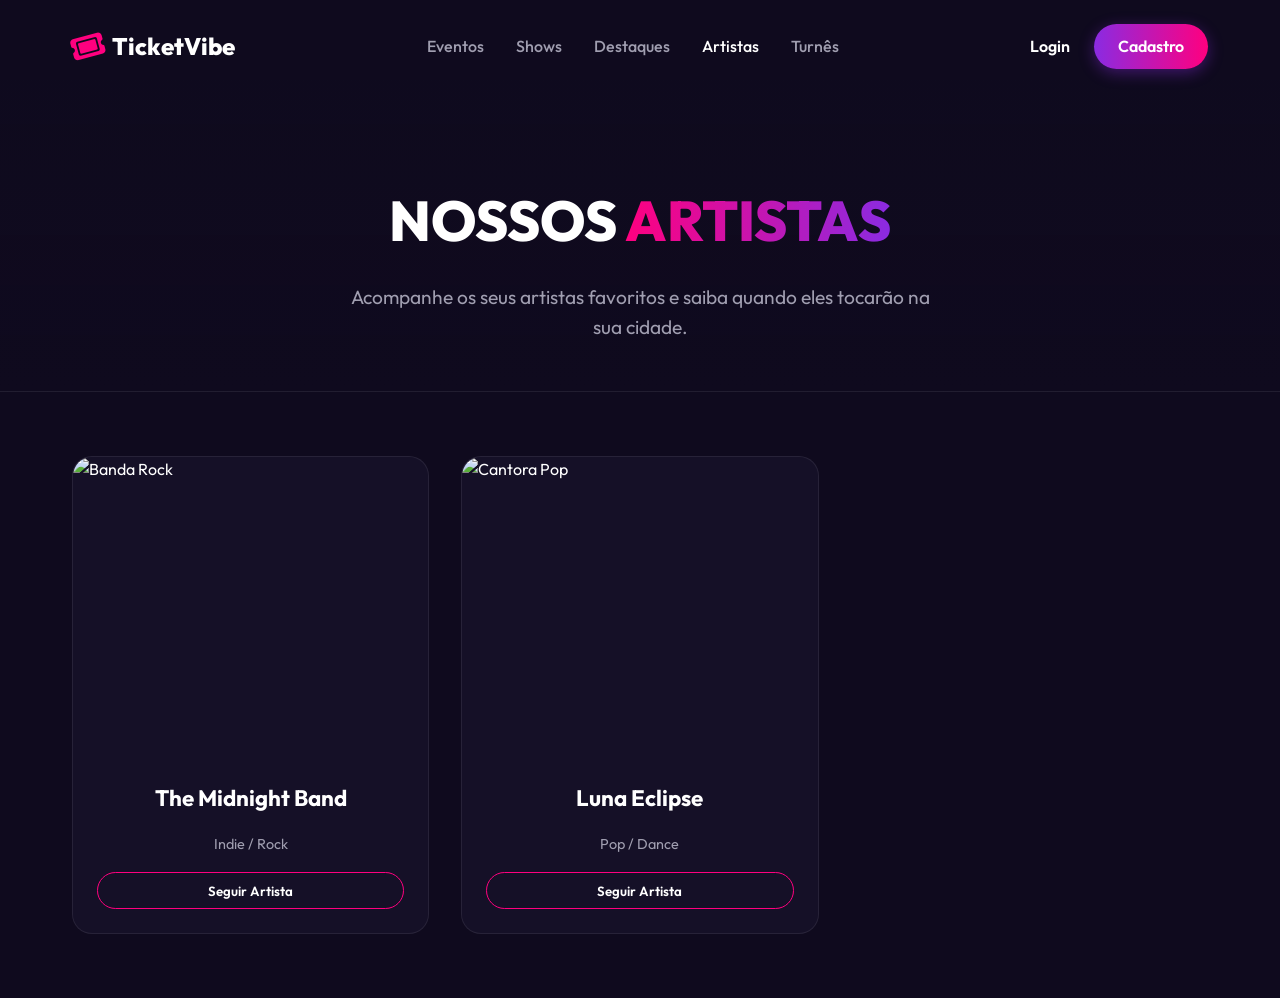
==== artistas.html @ adeed890 "Criação da Home e outras paginas estaticas" ====
<!DOCTYPE html>
<html lang="pt-BR">
<head>
    <meta charset="UTF-8">
    <meta name="viewport" content="width=device-width, initial-scale=1.0">
    <title>Artistas | TicketVibe</title>
    <link rel="stylesheet" href="style.css">
    <link href="https://fonts.googleapis.com/css2?family=Outfit:wght@300;400;500;600;700;800&display=swap" rel="stylesheet">
    <link rel="stylesheet" href="https://cdnjs.cloudflare.com/ajax/libs/font-awesome/6.4.0/css/all.min.css">
</head>
<body>
    <header class="navbar scrolled" id="navbar">
        <div class="nav-container">
            <div class="logo">
                <a href="index.html" style="display:flex; align-items:center; gap:0.5rem;">
                    <i class="fa-solid fa-ticket"></i>
                    <span>TicketVibe</span>
                </a>
            </div>
            <nav class="nav-links">
                <a href="eventos.html">Eventos</a>
                <a href="shows.html">Shows</a>
                <a href="destaques.html">Destaques</a>
                <a href="artistas.html" style="color:var(--text-main);">Artistas</a>
                <a href="turnes.html">Turnês</a>
            </nav>
            <div class="nav-actions">
                <a href="login.html" class="btn-login">Login</a>
                <a href="cadastro.html" class="btn-cadastro">Cadastro</a>
            </div>
            <div class="mobile-menu-btn"><i class="fa-solid fa-bars"></i></div>
        </div>
    </header>

    <section class="page-header">
        <h1>Nossos <span class="gradient-text">Artistas</span></h1>
        <p>Acompanhe os seus artistas favoritos e saiba quando eles tocarão na sua cidade.</p>
    </section>

    <section class="page-content cards-grid">
        <div class="event-card">
            <div class="card-img" style="height:300px;">
                <img src="https://images.unsplash.com/photo-1493225457124-a1a2a5f1e164?q=80&w=800&auto=format&fit=crop" alt="Banda Rock">
            </div>
            <div class="card-content" style="text-align:center;">
                <h3>The Midnight Band</h3>
                <p style="color:var(--text-muted); font-size: 0.9rem;">Indie / Rock</p>
                <button class="btn-buy" style="margin-top:1rem; width:100%;">Seguir Artista</button>
            </div>
        </div>
        
        <div class="event-card">
            <div class="card-img" style="height:300px;">
                <img src="https://images.unsplash.com/photo-1516280440503-6c7c0062a4f6?q=80&w=800&auto=format&fit=crop" alt="Cantora Pop">
            </div>
            <div class="card-content" style="text-align:center;">
                <h3>Luna Eclipse</h3>
                <p style="color:var(--text-muted); font-size: 0.9rem;">Pop / Dance</p>
                <button class="btn-buy" style="margin-top:1rem; width:100%;">Seguir Artista</button>
            </div>
        </div>
    </section>

    <script src="script.js"></script>
</body>
</html>
---- style.css ----
/* Reset and Variables */
:root {
    --primary: #8a2be2;
    --primary-hover: #7b1cd1;
    --secondary: #ff007f;
    --bg-dark: #0f0a1e;
    --bg-card: rgba(25, 20, 45, 0.6);
    --text-main: #ffffff;
    --text-muted: #a09eb0;
    --glass-border: rgba(255, 255, 255, 0.08);
    --glass-bg: rgba(15, 10, 30, 0.65);
    
    --font-main: 'Outfit', sans-serif;
}

* {
    margin: 0;
    padding: 0;
    box-sizing: border-box;
}

body {
    font-family: var(--font-main);
    background-color: var(--bg-dark);
    color: var(--text-main);
    overflow-x: hidden;
    line-height: 1.6;
}

a {
    text-decoration: none;
    color: inherit;
    transition: all 0.3s ease;
}

ul {
    list-style: none;
}

/* Utilities */
.gradient-text {
    background: linear-gradient(90deg, var(--secondary), var(--primary));
    -webkit-background-clip: text;
    -webkit-text-fill-color: transparent;
    background-clip: text;
}

.glass {
    background: var(--glass-bg);
    backdrop-filter: blur(12px);
    -webkit-backdrop-filter: blur(12px);
    border: 1px solid var(--glass-border);
}

/* Header & Navigation */
.navbar {
    position: fixed;
    top: 0;
    width: 100%;
    z-index: 1000;
    padding: 1.5rem 0;
    transition: all 0.4s ease;
}

.navbar.scrolled {
    padding: 1rem 0;
    background: rgba(15, 10, 30, 0.85);
    backdrop-filter: blur(10px);
    border-bottom: 1px solid var(--glass-border);
    box-shadow: 0 4px 30px rgba(0, 0, 0, 0.3);
}

.nav-container {
    max-width: 1200px;
    margin: 0 auto;
    padding: 0 2rem;
    display: flex;
    justify-content: space-between;
    align-items: center;
}

.logo {
    display: flex;
    align-items: center;
    gap: 0.5rem;
    font-size: 1.5rem;
    font-weight: 800;
    color: var(--text-main);
    cursor: pointer;
}

.logo i {
    color: var(--secondary);
    font-size: 1.8rem;
    transform: rotate(-15deg);
}

.nav-links {
    display: flex;
    gap: 2rem;
}

.nav-links a {
    font-size: 1rem;
    font-weight: 500;
    color: var(--text-muted);
    position: relative;
}

.nav-links a:hover {
    color: var(--text-main);
}

.nav-links a::after {
    content: '';
    position: absolute;
    bottom: -5px;
    left: 0;
    width: 0%;
    height: 2px;
    background: linear-gradient(90deg, var(--secondary), var(--primary));
    transition: width 0.3s ease;
}

.nav-links a:hover::after {
    width: 100%;
}

.nav-actions {
    display: flex;
    align-items: center;
    gap: 1.5rem;
}

.btn-login {
    font-weight: 600;
    color: var(--text-main);
}

.btn-login:hover {
    color: var(--secondary);
}

.btn-cadastro {
    background: linear-gradient(90deg, var(--primary), var(--secondary));
    padding: 0.6rem 1.5rem;
    border-radius: 50px;
    font-weight: 600;
    box-shadow: 0 4px 15px rgba(138, 43, 226, 0.4);
}

.btn-cadastro:hover {
    transform: translateY(-2px);
    box-shadow: 0 6px 20px rgba(255, 0, 127, 0.5);
}

.mobile-menu-btn {
    display: none;
    font-size: 1.5rem;
    cursor: pointer;
}

/* Hero Section */
.hero {
    position: relative;
    height: 100vh;
    min-height: 700px;
    display: flex;
    align-items: center;
    justify-content: center;
    background: url('https://images.unsplash.com/photo-1545128485-c400e7702796?q=80&w=2000&auto=format&fit=crop') center/cover no-repeat;
}

.hero-overlay {
    position: absolute;
    inset: 0;
    background: linear-gradient(to bottom, rgba(15, 10, 30, 0.3) 0%, rgba(15, 10, 30, 0.8) 60%, var(--bg-dark) 100%);
}

.hero-content {
    position: relative;
    z-index: 10;
    text-align: center;
    max-width: 900px;
    padding: 0 2rem;
    margin-top: 5rem;
}

.badge {
    display: inline-block;
    background: rgba(255, 255, 255, 0.1);
    border: 1px solid var(--glass-border);
    padding: 0.4rem 1rem;
    border-radius: 50px;
    font-size: 0.85rem;
    font-weight: 500;
    letter-spacing: 1px;
    text-transform: uppercase;
    margin-bottom: 1.5rem;
    backdrop-filter: blur(4px);
}

.hero h1 {
    font-size: 4.5rem;
    font-weight: 800;
    line-height: 1.1;
    margin-bottom: 1.5rem;
    text-transform: uppercase;
}

.hero p {
    font-size: 1.2rem;
    color: var(--text-muted);
    margin-bottom: 3rem;
    max-width: 600px;
    margin-left: auto;
    margin-right: auto;
}

/* Search Bar */
.search-bar {
    display: flex;
    align-items: center;
    padding: 0.5rem;
    border-radius: 50px;
    margin: 0 auto;
    max-width: 800px;
}

.search-input {
    flex: 1;
    display: flex;
    align-items: center;
    gap: 1rem;
    padding: 0.5rem 1.5rem;
}

.search-input i {
    color: var(--secondary);
    font-size: 1.2rem;
}

.search-input input {
    width: 100%;
    background: transparent;
    border: none;
    color: var(--text-main);
    font-family: var(--font-main);
    font-size: 1rem;
    outline: none;
}

.search-input input::placeholder {
    color: #6a6680;
}

.search-divider {
    width: 1px;
    height: 30px;
    background: var(--glass-border);
}

.btn-search {
    background: linear-gradient(90deg, var(--primary), var(--secondary));
    border: none;
    color: white;
    padding: 1rem 2rem;
    border-radius: 40px;
    font-family: var(--font-main);
    font-weight: 600;
    font-size: 1rem;
    cursor: pointer;
    transition: all 0.3s ease;
    box-shadow: 0 4px 15px rgba(255, 0, 127, 0.3);
}

.btn-search:hover {
    transform: scale(1.05);
    box-shadow: 0 6px 20px rgba(255, 0, 127, 0.5);
}

/* Destaques Section */
.destaques {
    max-width: 1200px;
    margin: 0 auto;
    padding: 6rem 2rem;
}

.section-header {
    display: flex;
    justify-content: space-between;
    align-items: flex-end;
    margin-bottom: 3rem;
}

.section-header h2 {
    font-size: 2.5rem;
    font-weight: 700;
}

.btn-view-all {
    color: var(--text-muted);
    font-weight: 500;
    display: flex;
    align-items: center;
    gap: 0.5rem;
}

.btn-view-all:hover {
    color: var(--secondary);
}

.btn-view-all i {
    transition: transform 0.3s ease;
}

.btn-view-all:hover i {
    transform: translateX(5px);
}

.cards-grid {
    display: grid;
    grid-template-columns: repeat(auto-fill, minmax(350px, 1fr));
    gap: 2rem;
}

.event-card {
    background: var(--bg-card);
    border: 1px solid var(--glass-border);
    border-radius: 20px;
    overflow: hidden;
    transition: all 0.4s ease;
    display: flex;
    flex-direction: column;
}

.event-card:hover {
    transform: translateY(-10px);
    border-color: rgba(255, 0, 127, 0.3);
    box-shadow: 0 20px 40px rgba(0, 0, 0, 0.4);
}

.card-img {
    position: relative;
    height: 220px;
    overflow: hidden;
}

.card-img img {
    width: 100%;
    height: 100%;
    object-fit: cover;
    transition: transform 0.6s ease;
}

.event-card:hover .card-img img {
    transform: scale(1.1);
}

.card-date {
    position: absolute;
    top: 15px;
    left: 15px;
    background: rgba(15, 10, 30, 0.85);
    backdrop-filter: blur(8px);
    padding: 0.5rem;
    border-radius: 12px;
    display: flex;
    flex-direction: column;
    align-items: center;
    justify-content: center;
    min-width: 60px;
    border: 1px solid var(--glass-border);
}

.card-date .day {
    font-size: 1.5rem;
    font-weight: 800;
    line-height: 1;
    color: var(--secondary);
}

.card-date .month {
    font-size: 0.8rem;
    font-weight: 600;
    text-transform: uppercase;
}

.card-like {
    position: absolute;
    top: 15px;
    right: 15px;
    width: 40px;
    height: 40px;
    background: rgba(15, 10, 30, 0.6);
    backdrop-filter: blur(8px);
    border-radius: 50%;
    display: flex;
    align-items: center;
    justify-content: center;
    cursor: pointer;
    transition: all 0.3s ease;
    border: 1px solid var(--glass-border);
}

.card-like:hover {
    background: var(--secondary);
    color: white;
}

.card-content {
    padding: 1.5rem;
    flex-grow: 1;
}

.card-tags {
    display: flex;
    gap: 0.5rem;
    margin-bottom: 1rem;
}

.tag {
    font-size: 0.75rem;
    padding: 0.3rem 0.8rem;
    background: rgba(255, 255, 255, 0.05);
    border-radius: 50px;
    color: var(--text-muted);
    font-weight: 500;
}

.card-content h3 {
    font-size: 1.4rem;
    font-weight: 700;
    margin-bottom: 1rem;
}

.card-info p {
    color: var(--text-muted);
    font-size: 0.9rem;
    margin-bottom: 0.5rem;
    display: flex;
    align-items: center;
    gap: 0.5rem;
}

.card-info p i {
    color: var(--primary);
    width: 16px;
}

.card-footer {
    padding: 1.5rem;
    border-top: 1px solid var(--glass-border);
    display: flex;
    justify-content: space-between;
    align-items: center;
}

.price {
    display: flex;
    flex-direction: column;
}

.price span {
    font-size: 0.8rem;
    color: var(--text-muted);
}

.price strong {
    font-size: 1.2rem;
    font-weight: 700;
    color: var(--text-main);
}

.btn-buy {
    background: transparent;
    border: 1px solid var(--secondary);
    color: var(--text-main);
    padding: 0.6rem 1.5rem;
    border-radius: 50px;
    font-family: var(--font-main);
    font-weight: 600;
    cursor: pointer;
    transition: all 0.3s ease;
}

.btn-buy:hover {
    background: linear-gradient(90deg, var(--primary), var(--secondary));
    border-color: transparent;
    box-shadow: 0 4px 15px rgba(255, 0, 127, 0.4);
}

/* Responsive */
@media (max-width: 992px) {
    .hero h1 {
        font-size: 3.5rem;
    }
    
    .search-bar {
        flex-direction: column;
        background: var(--glass-bg);
        border-radius: 20px;
        padding: 1rem;
    }
    
    .search-divider {
        width: 100%;
        height: 1px;
        margin: 0.5rem 0;
    }
    
    .search-input {
        width: 100%;
        padding: 1rem;
    }
    
    .btn-search {
        width: 100%;
        margin-top: 1rem;
    }
}

@media (max-width: 768px) {
    .nav-links, .nav-actions {
        display: none;
    }
    
    .mobile-menu-btn {
        display: block;
    }
    
    .hero h1 {
        font-size: 2.5rem;
    }
    
    .section-header {
        flex-direction: column;
        align-items: flex-start;
        gap: 1rem;
    }
}

/* Inner Pages Header */
.page-header {
    margin-top: 80px;
    padding: 6rem 2rem 3rem;
    text-align: center;
    background: linear-gradient(to bottom, rgba(15, 10, 30, 0.9) 0%, var(--bg-dark) 100%);
    border-bottom: 1px solid var(--glass-border);
}

.page-header h1 {
    font-size: 3.5rem;
    font-weight: 800;
    margin-bottom: 1rem;
    text-transform: uppercase;
}

.page-header p {
    font-size: 1.2rem;
    color: var(--text-muted);
    max-width: 600px;
    margin: 0 auto;
}

.page-content {
    max-width: 1200px;
    margin: 0 auto;
    padding: 4rem 2rem;
    min-height: 50vh;
}

/* Authentication Forms */
.auth-wrapper {
    min-height: 100vh;
    display: flex;
    align-items: center;
    justify-content: center;
    padding: 6rem 1rem 2rem;
    background: url('https://images.unsplash.com/photo-1470229722913-7c090be5c520?q=80&w=2000&auto=format&fit=crop') center/cover no-repeat;
    position: relative;
}

.auth-wrapper::before {
    content: '';
    position: absolute;
    inset: 0;
    background: rgba(15, 10, 30, 0.85);
    backdrop-filter: blur(8px);
}

.auth-container {
    background: var(--bg-card);
    backdrop-filter: blur(20px);
    -webkit-backdrop-filter: blur(20px);
    border: 1px solid var(--glass-border);
    border-radius: 24px;
    padding: 3rem;
    width: 100%;
    max-width: 450px;
    position: relative;
    z-index: 10;
    box-shadow: 0 20px 50px rgba(0, 0, 0, 0.5);
    text-align: center;
}

.auth-container h2 {
    font-size: 2rem;
    font-weight: 700;
    margin-bottom: 0.5rem;
}

.auth-container p {
    color: var(--text-muted);
    margin-bottom: 2rem;
}

.auth-form {
    display: flex;
    flex-direction: column;
    gap: 1.5rem;
    text-align: left;
}

.form-group {
    display: flex;
    flex-direction: column;
    gap: 0.5rem;
}

.form-group label {
    font-size: 0.9rem;
    font-weight: 500;
    color: var(--text-muted);
}

.form-group input {
    background: rgba(255, 255, 255, 0.05);
    border: 1px solid var(--glass-border);
    padding: 0.8rem 1rem;
    border-radius: 12px;
    color: var(--text-main);
    font-family: var(--font-main);
    font-size: 1rem;
    transition: all 0.3s ease;
}

.form-group input:focus {
    outline: none;
    border-color: var(--primary);
    background: rgba(255, 255, 255, 0.1);
}

.btn-submit {
    background: linear-gradient(90deg, var(--primary), var(--secondary));
    border: none;
    color: white;
    padding: 1rem;
    border-radius: 12px;
    font-family: var(--font-main);
    font-weight: 600;
    font-size: 1.1rem;
    cursor: pointer;
    transition: all 0.3s ease;
    margin-top: 1rem;
}

.btn-submit:hover {
    transform: translateY(-2px);
    box-shadow: 0 6px 20px rgba(255, 0, 127, 0.4);
}

.auth-links {
    margin-top: 1.5rem;
    font-size: 0.9rem;
    color: var(--text-muted);
}

.auth-links a {
    color: var(--secondary);
    font-weight: 600;
}

.auth-links a:hover {
    text-decoration: underline;
}
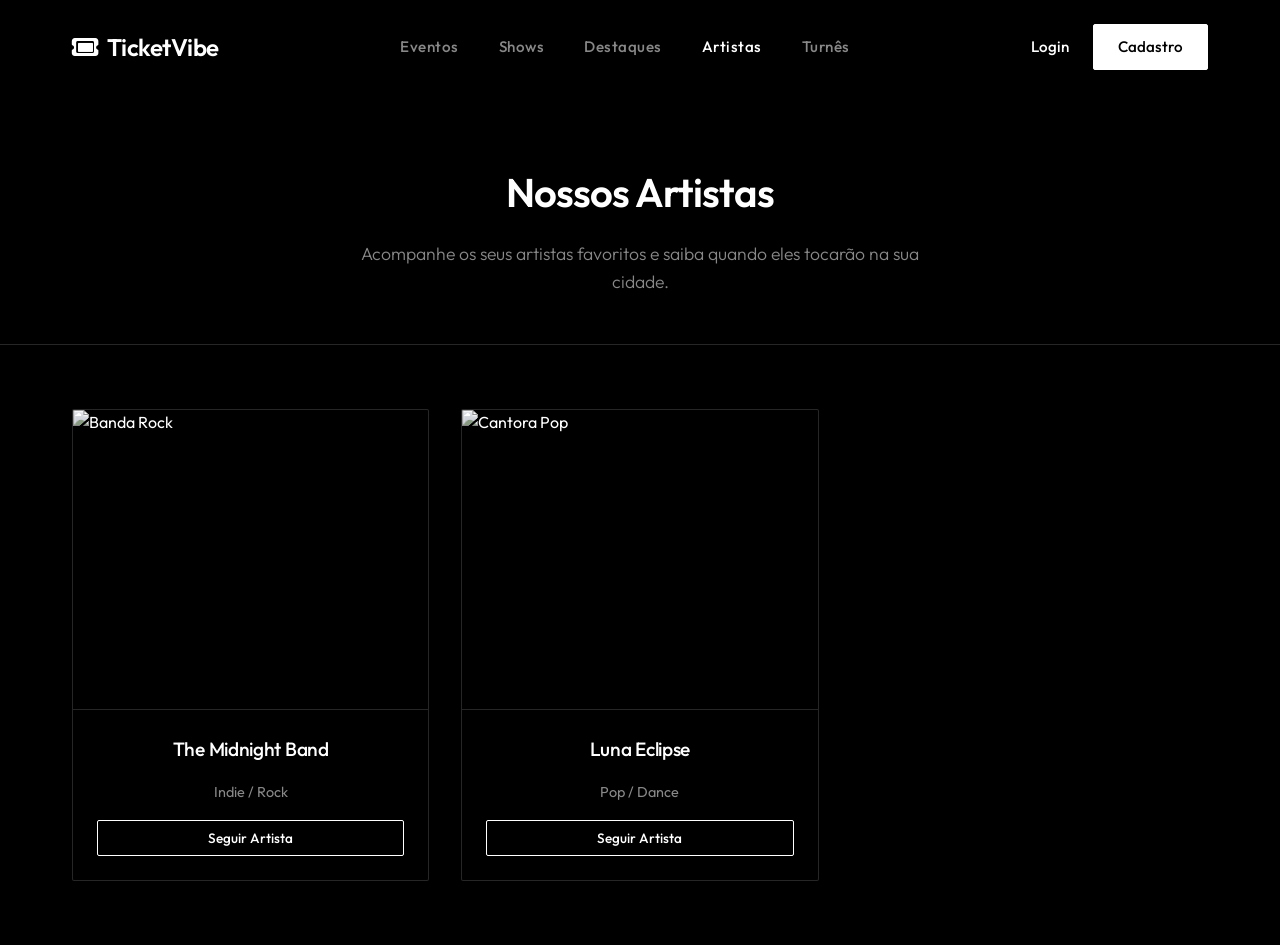
==== commit d29b37d0: "atualizando a estetica" ====
--- a/artistas.html
+++ b/artistas.html
@@ -4,7 +4,8 @@
     <meta charset="UTF-8">
     <meta name="viewport" content="width=device-width, initial-scale=1.0">
     <title>Artistas | TicketVibe</title>
-    <link rel="stylesheet" href="style.css">
+    <link rel="stylesheet" href="/styles/global.css"/>
+    <link rel="stylesheet" href="/styles/artistas.css"/>
     <link href="https://fonts.googleapis.com/css2?family=Outfit:wght@300;400;500;600;700;800&display=swap" rel="stylesheet">
     <link rel="stylesheet" href="https://cdnjs.cloudflare.com/ajax/libs/font-awesome/6.4.0/css/all.min.css">
 </head>
--- a/styles/global.css
+++ b/styles/global.css
@@ -0,0 +1,170 @@
+/* Reset and Variables */
+:root {
+    --primary: #ffffff;
+    --primary-hover: #e0e0e0;
+    --secondary: #888888;
+    --bg-dark: #000000;
+    --bg-card: #0a0a0a;
+    --text-main: #ffffff;
+    --text-muted: #888888;
+    --glass-border: rgba(255, 255, 255, 0.15);
+    --glass-bg: rgba(0, 0, 0, 0.8);
+    
+    --font-main: 'Outfit', sans-serif;
+}
+
+* {
+    margin: 0;
+    padding: 0;
+    box-sizing: border-box;
+}
+
+body {
+    font-family: var(--font-main);
+    background-color: var(--bg-dark);
+    color: var(--text-main);
+    overflow-x: hidden;
+    line-height: 1.6;
+}
+
+a {
+    text-decoration: none;
+    color: inherit;
+    transition: all 0.3s ease;
+}
+
+ul {
+    list-style: none;
+}
+
+/* Utilities */
+.gradient-text {
+    color: var(--primary);
+}
+
+.glass {
+    background: var(--bg-card);
+    border: 1px solid var(--glass-border);
+}
+
+/* Header & Navigation */
+.navbar {
+    position: fixed;
+    top: 0;
+    width: 100%;
+    z-index: 1000;
+    padding: 1.5rem 0;
+    transition: all 0.4s ease;
+    background: transparent;
+}
+
+.navbar.scrolled {
+    padding: 1rem 0;
+    background: var(--bg-dark);
+    border-bottom: 1px solid var(--glass-border);
+}
+
+.nav-container {
+    max-width: 1200px;
+    margin: 0 auto;
+    padding: 0 2rem;
+    display: flex;
+    justify-content: space-between;
+    align-items: center;
+}
+
+.logo {
+    display: flex;
+    align-items: center;
+    gap: 0.5rem;
+    font-size: 1.5rem;
+    font-weight: 600;
+    color: var(--text-main);
+    cursor: pointer;
+    letter-spacing: -0.5px;
+}
+
+.logo i {
+    color: var(--text-main);
+}
+
+.nav-links {
+    display: flex;
+    gap: 2.5rem;
+}
+
+.nav-links a {
+    font-size: 0.95rem;
+    font-weight: 500;
+    color: var(--text-muted);
+    position: relative;
+    letter-spacing: 0.5px;
+}
+
+.nav-links a:hover {
+    color: var(--text-main);
+}
+
+.nav-links a::after {
+    content: '';
+    position: absolute;
+    bottom: -5px;
+    left: 0;
+    width: 0%;
+    height: 1px;
+    background: var(--text-main);
+    transition: width 0.3s ease;
+}
+
+.nav-links a:hover::after {
+    width: 100%;
+}
+
+.nav-actions {
+    display: flex;
+    align-items: center;
+    gap: 1.5rem;
+}
+
+.btn-login {
+    font-size: 0.95rem;
+    font-weight: 500;
+    color: var(--text-main);
+}
+
+.btn-login:hover {
+    color: var(--text-muted);
+}
+
+.btn-cadastro {
+    background: var(--text-main);
+    color: var(--bg-dark);
+    padding: 0.6rem 1.5rem;
+    border-radius: 2px;
+    font-weight: 500;
+    font-size: 0.95rem;
+    border: 1px solid var(--text-main);
+    transition: all 0.3s ease;
+}
+
+.btn-cadastro:hover {
+    background: transparent;
+    color: var(--text-main);
+}
+
+.mobile-menu-btn {
+    display: none;
+    font-size: 1.5rem;
+    cursor: pointer;
+}
+
+/* Responsive Header */
+@media (max-width: 768px) {
+    .nav-links, .nav-actions {
+        display: none;
+    }
+    
+    .mobile-menu-btn {
+        display: block;
+    }
+}
--- a/styles/artistas.css
+++ b/styles/artistas.css
@@ -0,0 +1,219 @@
+/* Inner Pages Header */
+.page-header {
+    margin-top: 80px;
+    padding: 5rem 2rem 3rem;
+    text-align: center;
+    background: var(--bg-dark);
+    border-bottom: 1px solid var(--glass-border);
+}
+
+.page-header h1 {
+    font-size: 2.5rem;
+    font-weight: 600;
+    margin-bottom: 1rem;
+    letter-spacing: -1px;
+}
+
+.page-header p {
+    font-size: 1.1rem;
+    color: var(--text-muted);
+    max-width: 600px;
+    margin: 0 auto;
+    font-weight: 300;
+}
+
+.page-content {
+    max-width: 1200px;
+    margin: 0 auto;
+    padding: 4rem 2rem;
+    min-height: 50vh;
+}
+
+/* CARDS CSS */
+.cards-grid {
+    display: grid;
+    grid-template-columns: repeat(auto-fill, minmax(320px, 1fr));
+    gap: 2rem;
+}
+
+.event-card {
+    background: var(--bg-dark);
+    border: 1px solid var(--glass-border);
+    border-radius: 2px;
+    overflow: hidden;
+    transition: all 0.3s ease;
+    display: flex;
+    flex-direction: column;
+}
+
+.event-card:hover {
+    border-color: var(--text-muted);
+}
+
+.card-img {
+    position: relative;
+    height: 200px;
+    overflow: hidden;
+    border-bottom: 1px solid var(--glass-border);
+}
+
+.card-img img {
+    width: 100%;
+    height: 100%;
+    object-fit: cover;
+    filter: grayscale(80%);
+    transition: filter 0.6s ease;
+}
+
+.event-card:hover .card-img img {
+    filter: grayscale(0%);
+}
+
+.card-date {
+    position: absolute;
+    top: 15px;
+    left: 15px;
+    background: var(--bg-dark);
+    padding: 0.5rem 0.8rem;
+    border-radius: 1px;
+    display: flex;
+    flex-direction: column;
+    align-items: center;
+    justify-content: center;
+    min-width: 50px;
+    border: 1px solid var(--glass-border);
+}
+
+.card-date .day {
+    font-size: 1.2rem;
+    font-weight: 600;
+    line-height: 1;
+    color: var(--text-main);
+}
+
+.card-date .month {
+    font-size: 0.7rem;
+    font-weight: 500;
+    text-transform: uppercase;
+    margin-top: 2px;
+    color: var(--text-muted);
+}
+
+.card-like {
+    position: absolute;
+    top: 15px;
+    right: 15px;
+    width: 35px;
+    height: 35px;
+    background: var(--bg-dark);
+    border-radius: 50%;
+    display: flex;
+    align-items: center;
+    justify-content: center;
+    cursor: pointer;
+    transition: all 0.3s ease;
+    border: 1px solid var(--glass-border);
+}
+
+.card-like:hover {
+    background: var(--text-main);
+    color: var(--bg-dark);
+}
+
+.card-content {
+    padding: 1.5rem;
+    flex-grow: 1;
+}
+
+.card-tags {
+    display: flex;
+    gap: 0.5rem;
+    margin-bottom: 1rem;
+}
+
+.tag {
+    font-size: 0.65rem;
+    padding: 0.2rem 0.6rem;
+    border: 1px solid var(--glass-border);
+    border-radius: 1px;
+    color: var(--text-muted);
+    font-weight: 500;
+    text-transform: uppercase;
+    letter-spacing: 1px;
+}
+
+.card-content h3 {
+    font-size: 1.2rem;
+    font-weight: 500;
+    margin-bottom: 1rem;
+    letter-spacing: -0.3px;
+}
+
+.card-info p {
+    color: var(--text-muted);
+    font-size: 0.85rem;
+    margin-bottom: 0.5rem;
+    display: flex;
+    align-items: center;
+    gap: 0.5rem;
+    font-weight: 300;
+}
+
+.card-info p i {
+    color: var(--text-muted);
+    width: 16px;
+}
+
+.card-footer {
+    padding: 1.2rem 1.5rem;
+    border-top: 1px solid var(--glass-border);
+    display: flex;
+    justify-content: space-between;
+    align-items: center;
+}
+
+.price {
+    display: flex;
+    flex-direction: column;
+}
+
+.price span {
+    font-size: 0.7rem;
+    color: var(--text-muted);
+    text-transform: uppercase;
+    letter-spacing: 0.5px;
+}
+
+.price strong {
+    font-size: 1.1rem;
+    font-weight: 500;
+    color: var(--text-main);
+}
+
+.btn-buy {
+    background: transparent;
+    border: 1px solid var(--text-main);
+    color: var(--text-main);
+    padding: 0.5rem 1.2rem;
+    border-radius: 2px;
+    font-family: var(--font-main);
+    font-weight: 500;
+    font-size: 0.85rem;
+    cursor: pointer;
+    transition: all 0.3s ease;
+}
+
+.btn-buy:hover {
+    background: var(--text-main);
+    color: var(--bg-dark);
+}
+
+/* Responsive */
+@media (max-width: 768px) {
+    .section-header {
+        flex-direction: column;
+        align-items: flex-start;
+        gap: 1rem;
+        border-bottom: none;
+    }
+}
